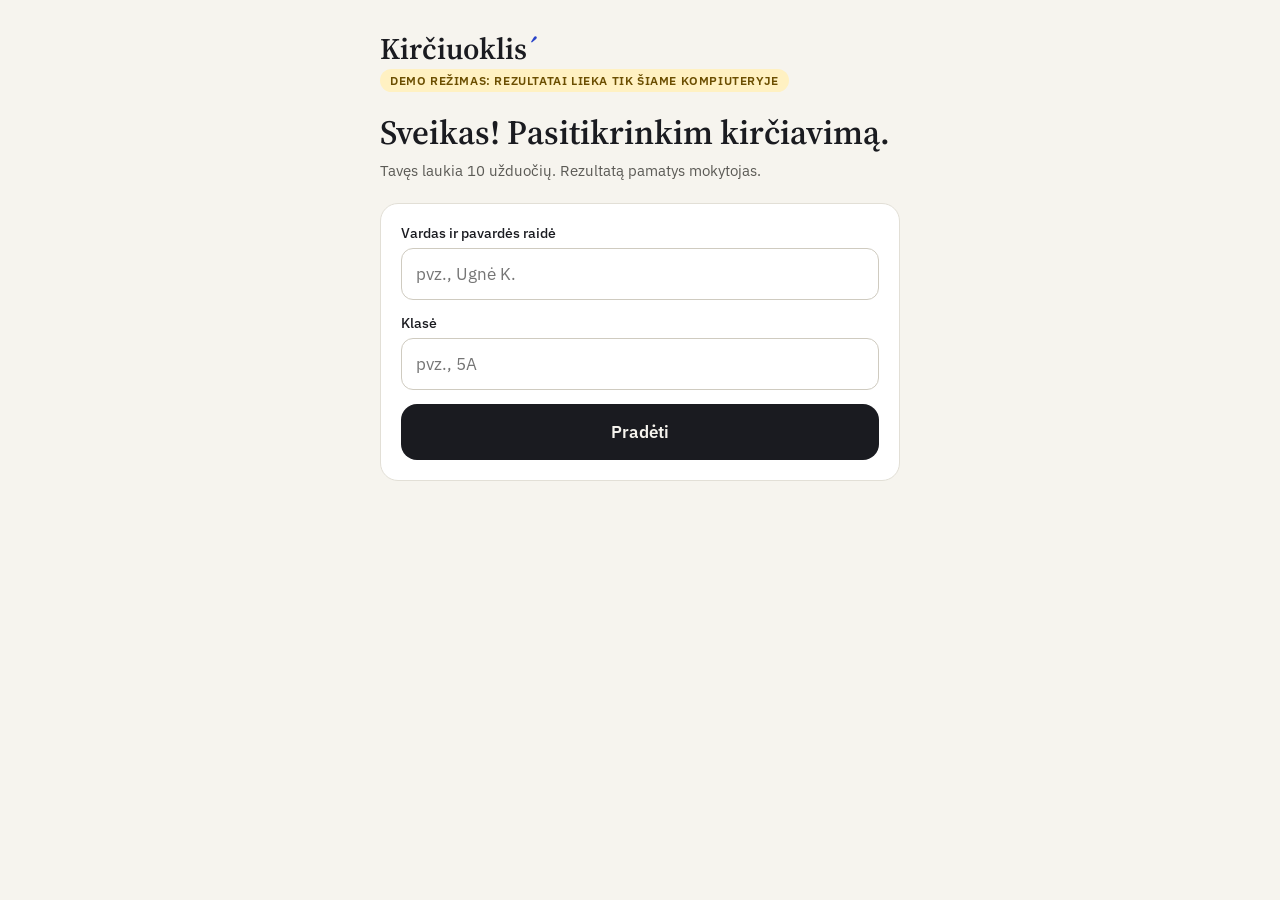
==== index.html @ e176ffdf "Kirčiuoklis: mokinio užduotys ir mokytojo rezultatai Co-Authored-By: Claude Opus 5.5 <noreply@anthro" ====
<!doctype html>
<html lang="lt">
<head>
<meta charset="utf-8">
<meta name="viewport" content="width=device-width, initial-scale=1">
<title>Kirčiavimo užduotys</title>
<link rel="preconnect" href="https://fonts.googleapis.com">
<link href="https://fonts.googleapis.com/css2?family=Source+Serif+4:opsz,wght@8..60,400;8..60,600&family=IBM+Plex+Sans:wght@400;500;600&display=swap" rel="stylesheet">
<link rel="stylesheet" href="stilius.css">
</head>
<body>
<main class="puslapis" id="programa">

  <!-- 1. Pradžia -->
  <section id="pradzia" class="ekranas">
    <p class="logo">Kirčiuoklis<span>´</span></p>
    <span class="demo-zyme" id="demo-zyme" hidden>Demo režimas: rezultatai lieka tik šiame kompiuteryje</span>
    <h1 class="pavadinimas" style="margin-top:24px">Sveikas! Pasitikrinkim kirčiavimą.</h1>
    <p class="pagalba" style="margin-top:8px">Tavęs laukia 10 užduočių. Rezultatą pamatys mokytojas.</p>
    <form id="pradzios-forma" class="kortele" style="margin-top:20px; display:flex; flex-direction:column; gap:14px">
      <div class="laukas">
        <label for="vardas">Vardas ir pavardės raidė</label>
        <input id="vardas" autocomplete="off" maxlength="40" placeholder="pvz., Ugnė K." required>
      </div>
      <div class="laukas">
        <label for="klase">Klasė</label>
        <input id="klase" autocomplete="off" maxlength="10" placeholder="pvz., 5A" required>
      </div>
      <button class="mygtukas" type="submit">Pradėti</button>
    </form>
  </section>

  <!-- 2. Užduotis -->
  <section id="uzduotis" class="ekranas" hidden style="display:flex; flex-direction:column; gap:20px; flex:1">
    <div class="eiga">
      <div class="eiga-juosta" role="progressbar" aria-label="Eiga" aria-valuemin="0" id="eiga-juosta"><div class="eiga-uzpildas" id="eiga-uzpildas"></div></div>
      <span class="eiga-tekstas" id="eiga-tekstas"></span>
    </div>
    <div class="klausimas">
      <p class="antraste" id="klausimo-antraste"></p>
      <p class="pagalba centre" id="klausimo-pagalba"></p>
    </div>
    <p class="sakinys" id="sakinys"></p>
    <div class="skiemenys" id="skiemenys" role="group" aria-label="Skiemenys"></div>
    <div class="pasirinkimai" id="pasirinkimai" role="group" aria-label="Atsakymai"></div>
    <p class="atsiliepimas" id="atsiliepimas" aria-live="polite"></p>
    <button class="mygtukas apacioje" id="toliau" disabled>Tikrinti</button>
  </section>

  <!-- 3. Rezultatas -->
  <section id="rezultatas" class="ekranas" hidden style="display:flex; flex-direction:column; gap:18px">
    <p class="logo">Kirčiuoklis<span>´</span></p>
    <div class="kortele centre" style="display:flex; flex-direction:column; gap:10px; align-items:center; padding:28px 20px">
      <p class="antraste">Tavo rezultatas</p>
      <p class="taskai" id="taskai"></p>
      <p class="pagalba" id="pagyrimas"></p>
    </div>
    <div class="kortele">
      <p class="antraste" style="margin-bottom:12px">Kodėl taip kirčiuojama</p>
      <ul class="paaiskinimai" id="paaiskinimai"></ul>
    </div>
    <p class="busena" id="siuntimo-busena" aria-live="polite"></p>
    <button class="mygtukas antrinis" id="is-naujo">Bandyti dar kartą</button>
  </section>

</main>
<script src="nustatymai.js"></script>
<script src="uzduotys.js"></script>
<script src="bendra.js"></script>
<script src="mokinys.js"></script>
</body>
</html>
---- stilius.css ----
:root {
  --fonas: #F6F4EE;
  --kortele: #FFFFFF;
  --rasalas: #1A1B20;
  --pilka: #5B5A55;
  --linija: #E2DFD6;
  --akcentas: #2A44C9;
  --akcentas-tamsus: #1C2F8F;
  --akcentas-sviesus: #E8ECFB;
  --gerai: #237A4B;
  --gerai-fonas: #E3F3EA;
  --klaida: #B93A0B;
  --klaida-fonas: #FCE7D6;
  --serif: 'Source Serif 4', Georgia, serif;
  --sans: 'IBM Plex Sans', system-ui, sans-serif;
}

* { box-sizing: border-box; }
html, body { margin: 0; }
body { font-family: var(--sans); color: var(--rasalas); background: var(--fonas); min-height: 100vh; }
button, input, select { font-family: inherit; font-size: inherit; }
button { cursor: pointer; }
[hidden] { display: none !important; }
.paslepta { position: absolute; width: 1px; height: 1px; overflow: hidden; clip: rect(0 0 0 0); }

.puslapis { max-width: 560px; margin: 0 auto; padding: 28px 20px 40px; min-height: 100vh; display: flex; flex-direction: column; gap: 18px; }
.puslapis.platus { max-width: 1040px; }

.logo { margin: 0; font-family: var(--serif); font-size: 30px; font-weight: 600; }
.logo span { color: var(--akcentas); }
.pavadinimas { margin: 0; font-family: var(--serif); font-size: 34px; line-height: 1.15; font-weight: 600; }
.pagalba { margin: 0; font-size: 15px; color: var(--pilka); line-height: 1.5; }
.antraste { margin: 0; font-size: 13px; font-weight: 600; letter-spacing: .06em; text-transform: uppercase; color: var(--pilka); }
.centre { text-align: center; }

.kortele { background: var(--kortele); border: 1px solid var(--linija); border-radius: 18px; padding: 20px; }

.laukas { display: flex; flex-direction: column; gap: 6px; }
.laukas label { font-size: 14px; font-weight: 500; }
.laukas input, .laukas select {
  height: 52px; border-radius: 12px; border: 1px solid #CFCBC0; background: #fff; padding: 0 14px; font-size: 17px; color: var(--rasalas);
}
.laukas input:focus, .laukas select:focus { outline: 3px solid var(--akcentas-sviesus); border-color: var(--akcentas); }
.formos-eile { display: grid; grid-template-columns: repeat(2, minmax(0, 1fr)); gap: 12px; }

.mygtukas {
  height: 56px; border-radius: 16px; border: none; background: var(--rasalas); color: var(--fonas);
  font-size: 17px; font-weight: 600; padding: 0 22px;
}
.mygtukas:disabled { opacity: .35; cursor: default; }
.mygtukas.antrinis { background: transparent; color: var(--rasalas); border: 1px solid #CFCBC0; }
.apacioje { margin-top: auto; }

/* Eiga */
.eiga { display: flex; align-items: center; gap: 12px; }
.eiga-juosta { flex: 1; height: 10px; background: var(--linija); border-radius: 5px; overflow: hidden; }
.eiga-uzpildas { height: 100%; background: var(--akcentas); width: 0; transition: width .3s; border-radius: 5px; }
.eiga-tekstas { font-size: 14px; font-weight: 600; min-width: 44px; text-align: right; }

/* Užduotis */
.klausimas { display: flex; flex-direction: column; align-items: center; gap: 8px; padding-top: 12px; }
.sakinys { font-family: var(--serif); font-size: 20px; color: #3C3B37; text-align: center; margin: 0; }
.skiemenys { display: flex; justify-content: center; gap: 10px; flex-wrap: wrap; }
.pasirinkimai { display: grid; grid-template-columns: repeat(3, minmax(0, 1fr)); gap: 10px; }
.pasirinkimai.formos { grid-template-columns: 1fr; }

.plytele {
  border-radius: 18px; border: 1px solid var(--linija); background: var(--kortele); color: var(--rasalas);
  display: flex; flex-direction: column; align-items: center; justify-content: center; gap: 6px; padding: 10px;
}
.skiemenys .plytele { min-width: 84px; height: 88px; font-family: var(--serif); font-size: 38px; }
.pasirinkimai .plytele { height: 100px; }
.pasirinkimai.formos .plytele { height: 72px; flex-direction: row; font-family: var(--serif); font-size: 30px; }
.plytele .forma { font-family: var(--serif); font-size: 32px; line-height: 1; }
.plytele small { font-size: 13px; color: var(--pilka); }
.plytele:disabled { cursor: default; }
.plytele:disabled:not(.pasirinkta):not(.teisingas) { opacity: .4; }
.pasirinkta { border: 2px solid var(--akcentas); background: var(--akcentas-sviesus); }
.teisingas { border: 2px solid var(--gerai); background: var(--gerai-fonas); }
.neteisingas { border: 2px solid var(--klaida); background: var(--klaida-fonas); }

.atsiliepimas { min-height: 28px; text-align: center; font-size: 18px; font-weight: 600; margin: 0; }
.atsiliepimas.gerai { color: var(--gerai); }
.atsiliepimas.klaida { color: var(--klaida); }
.atsiliepimas .forma { font-family: var(--serif); font-size: 22px; }

/* Rezultatas */
.taskai { font-family: var(--serif); font-size: 76px; font-weight: 600; line-height: 1; margin: 0; }
.taskai small { font-size: 32px; color: var(--pilka); font-weight: 400; }
.paaiskinimai { list-style: none; margin: 0; padding: 0; display: flex; flex-direction: column; gap: 10px; }
.paaiskinimai li { padding: 14px 16px; border-radius: 14px; background: var(--fonas); border-left: 0; }
.paaiskinimai li.klaida { background: var(--klaida-fonas); }
.paaiskinimai p { margin: 6px 0 0; font-size: 15px; line-height: 1.55; color: #33322E; }
.zodzio-eilute { display: flex; justify-content: space-between; align-items: baseline; gap: 12px; flex-wrap: wrap; }
.zodzio-eilute .forma { font-family: var(--serif); font-size: 26px; font-weight: 600; }
.zyma { font-size: 13px; font-weight: 600; }
.zyma.gerai { color: var(--gerai); }
.zyma.klaida { color: var(--klaida); }
.zyma s { font-family: var(--serif); font-size: 17px; font-weight: 400; }
.busena { font-size: 14px; color: var(--pilka); text-align: center; margin: 0; }
.demo-zyme { align-self: flex-start; font-size: 12px; font-weight: 600; letter-spacing: .05em; text-transform: uppercase; background: #FFF1C2; color: #6B4E00; padding: 4px 10px; border-radius: 999px; }

/* Mokytojas */
.virsus { display: flex; align-items: center; justify-content: space-between; gap: 12px; flex-wrap: wrap; }
.filtrai { display: flex; gap: 10px; flex-wrap: wrap; align-items: flex-end; }
.filtrai .laukas select, .filtrai .laukas input { height: 44px; font-size: 15px; }
.santrauka { display: grid; grid-template-columns: repeat(3, minmax(0, 1fr)); gap: 12px; }
.santrauka .kortele { padding: 16px 18px; }
.santrauka b { display: block; font-family: var(--serif); font-size: 34px; font-weight: 600; margin-top: 4px; }
.lenteles-dezute { overflow-x: auto; background: var(--kortele); border: 1px solid var(--linija); border-radius: 16px; }
table { width: 100%; border-collapse: collapse; font-size: 15px; }
th { text-align: left; font-size: 12px; text-transform: uppercase; letter-spacing: .05em; color: var(--pilka); background: #EFECE4; padding: 10px 14px; white-space: nowrap; }
td { padding: 12px 14px; border-top: 1px solid #EEEBE3; vertical-align: top; }
.juostele { display: flex; align-items: center; gap: 10px; min-width: 150px; }
.juostele .eiga-juosta { height: 8px; }
.juostele .eiga-uzpildas { background: var(--gerai); }
.klaidos-zodziai { font-family: var(--serif); font-size: 17px; color: var(--klaida); }
.tuscia { padding: 28px; text-align: center; color: var(--pilka); }
.sunkiausi { list-style: none; margin: 10px 0 0; padding: 0; display: flex; flex-wrap: wrap; gap: 8px; }
.sunkiausi li { background: var(--klaida-fonas); border-radius: 999px; padding: 6px 12px; font-size: 14px; }
.sunkiausi b { font-family: var(--serif); font-size: 17px; }
.klaidos-pranesimas { color: var(--klaida); font-weight: 500; margin: 0; }

@media (max-width: 640px) {
  .santrauka { grid-template-columns: 1fr; }
  .pavadinimas { font-size: 28px; }
}
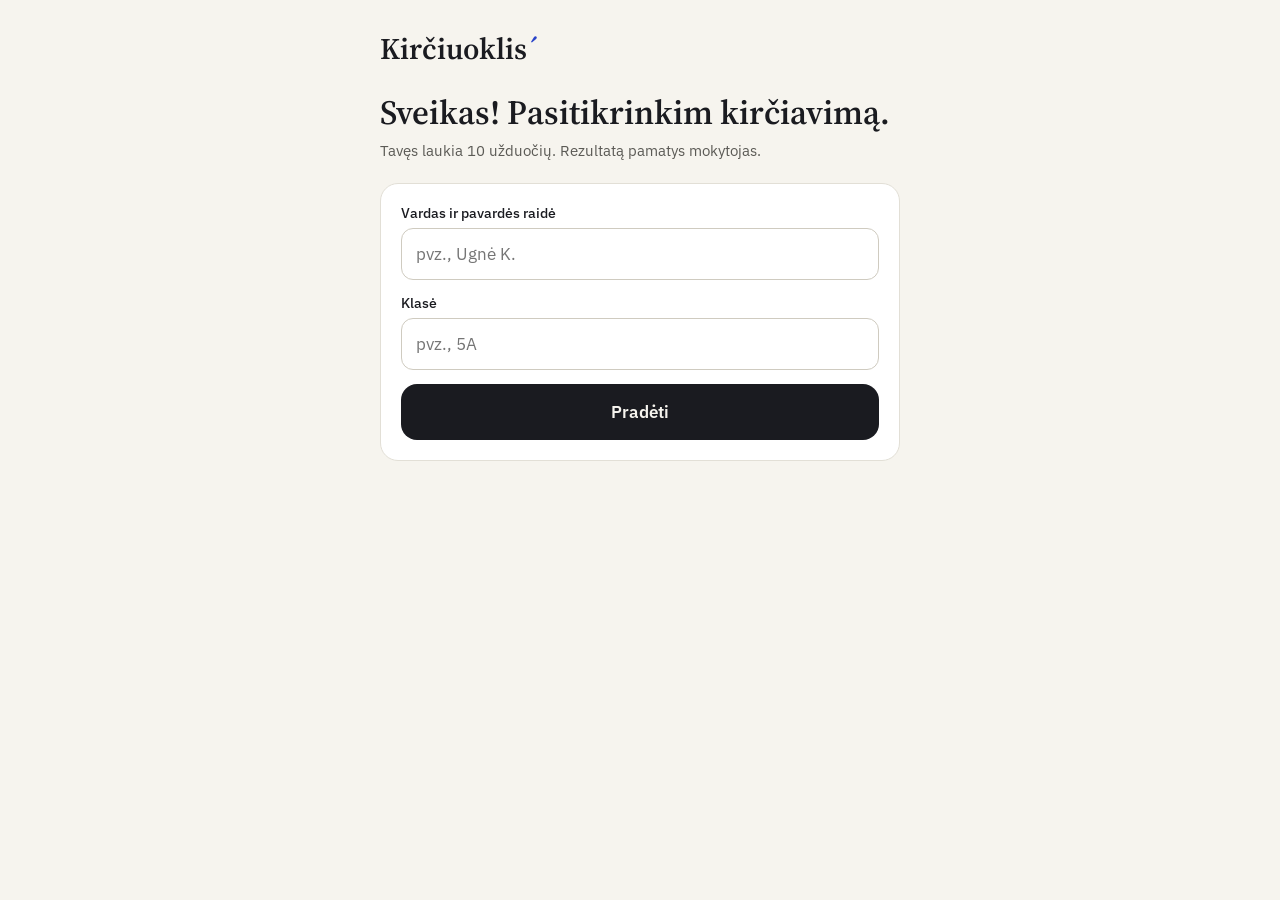
==== commit 2bc8b602: "Užduotys Google lentelėje ir mokytojo užduočių redaktorius Co-Authored-By: Claude Opus 5.5 <noreply@" ====
--- a/index.html
+++ b/index.html
@@ -16,7 +16,7 @@
     <p class="logo">Kirčiuoklis<span>´</span></p>
     <span class="demo-zyme" id="demo-zyme" hidden>Demo režimas: rezultatai lieka tik šiame kompiuteryje</span>
     <h1 class="pavadinimas" style="margin-top:24px">Sveikas! Pasitikrinkim kirčiavimą.</h1>
-    <p class="pagalba" style="margin-top:8px">Tavęs laukia 10 užduočių. Rezultatą pamatys mokytojas.</p>
+    <p class="pagalba" style="margin-top:8px">Tavęs laukia <span id="uzd-kiekis">10</span> užduočių. Rezultatą pamatys mokytojas.</p>
     <form id="pradzios-forma" class="kortele" style="margin-top:20px; display:flex; flex-direction:column; gap:14px">
       <div class="laukas">
         <label for="vardas">Vardas ir pavardės raidė</label>
--- a/stilius.css
+++ b/stilius.css
@@ -50,6 +50,8 @@
 .mygtukas:disabled { opacity: .35; cursor: default; }
 .mygtukas.antrinis { background: transparent; color: var(--rasalas); border: 1px solid #CFCBC0; }
 .apacioje { margin-top: auto; }
+.mygtukas.pavojingas { background: var(--klaida); color: #fff; }
+.patvirtinimas { border-color: var(--klaida); background: var(--klaida-fonas); }
 
 /* Eiga */
 .eiga { display: flex; align-items: center; gap: 12px; }
@@ -125,3 +127,43 @@
   .santrauka { grid-template-columns: 1fr; }
   .pavadinimas { font-size: 28px; }
 }
+
+/* Mokytojo skirtukai */
+.serif { font-family: var(--serif); font-size: 1.1em; }
+.skirtukai-juosta { display: flex; align-items: center; justify-content: space-between; gap: 16px; flex-wrap: wrap; border-bottom: 1px solid var(--linija); padding-bottom: 12px; }
+.skirtukai { display: flex; gap: 6px; }
+.skirtukas { height: 44px; padding: 0 18px; border-radius: 12px; border: none; background: transparent; font-size: 15px; font-weight: 500; color: var(--pilka); display: flex; align-items: center; gap: 8px; }
+.skirtukas.aktyvus { background: var(--rasalas); color: var(--fonas); }
+.skaicius { background: var(--klaida); color: #fff; font-size: 12px; font-weight: 600; border-radius: 999px; padding: 2px 8px; }
+
+/* Užduočių redaktorius */
+.zenklu-juosta { position: sticky; top: 8px; z-index: 3; display: flex; align-items: center; gap: 8px; flex-wrap: wrap; padding: 10px 14px; box-shadow: 0 6px 18px rgba(0,0,0,.06); }
+.zenklu-juosta button { height: 44px; min-width: 56px; padding: 0 12px; border-radius: 10px; border: 1px solid var(--linija); background: var(--fonas); font-family: var(--serif); font-size: 22px; color: var(--rasalas); display: flex; align-items: center; gap: 6px; }
+.zenklu-juosta button small { font-family: var(--sans); font-size: 12px; color: var(--pilka); }
+.uzd-sarasas { display: flex; flex-direction: column; gap: 12px; }
+.uzd-kortele { background: var(--kortele); border: 1px solid var(--linija); border-radius: 16px; padding: 16px 18px; display: grid; grid-template-columns: minmax(0, 1fr) minmax(0, 1.4fr); gap: 16px 20px; }
+.uzd-kortele.laukia { border: 2px solid #E0A100; background: #FFFBEB; }
+.uzd-kortele.klaidinga { border: 2px solid var(--klaida); }
+.uzd-kortele .laukas input, .uzd-kortele .laukas textarea { font-size: 16px; }
+.uzd-kortele textarea { min-height: 84px; border-radius: 12px; border: 1px solid #CFCBC0; padding: 10px 14px; font-family: var(--sans); line-height: 1.5; resize: vertical; }
+.uzd-kortele textarea:focus { outline: 3px solid var(--akcentas-sviesus); border-color: var(--akcentas); }
+.uzd-kortele .zodzio-laukas { font-family: var(--serif); font-size: 22px !important; }
+.uzd-perziura { display: flex; flex-direction: column; gap: 10px; }
+.perziuros-skiemenys { display: flex; gap: 6px; flex-wrap: wrap; }
+.perziuros-skiemenys span { min-width: 48px; height: 48px; padding: 0 10px; border-radius: 12px; border: 1px solid var(--linija); background: var(--fonas); display: flex; align-items: center; justify-content: center; font-family: var(--serif); font-size: 22px; color: #8A8880; }
+.perziuros-skiemenys span.kirc { border: 2px solid var(--akcentas); background: var(--akcentas-sviesus); color: var(--rasalas); font-weight: 600; }
+.perziuros-forma { font-family: var(--serif); font-size: 30px; font-weight: 600; line-height: 1.1; }
+.perziuros-klaida { color: var(--klaida); font-weight: 500; font-size: 14px; margin: 0; }
+.uzd-veiksmai { grid-column: 1 / -1; display: flex; align-items: center; justify-content: space-between; gap: 12px; flex-wrap: wrap; border-top: 1px solid #EEEBE3; padding-top: 12px; }
+.jungiklis { display: flex; align-items: center; gap: 10px; font-size: 15px; font-weight: 500; cursor: pointer; min-height: 44px; }
+.jungiklis input { width: 22px; height: 22px; accent-color: var(--gerai); }
+.busenos-zyme { font-size: 12px; font-weight: 600; letter-spacing: .04em; text-transform: uppercase; padding: 4px 10px; border-radius: 999px; }
+.busenos-zyme.laukia { background: #FFE9A8; color: #6B4E00; }
+.busenos-zyme.patvirtinta { background: var(--gerai-fonas); color: var(--gerai); }
+.tekstinis-mygtukas { height: 44px; border: none; background: transparent; color: var(--klaida); font-size: 14px; font-weight: 500; padding: 0 8px; }
+.saugojimo-juosta { position: sticky; bottom: 0; z-index: 3; display: flex; align-items: center; justify-content: space-between; gap: 12px; flex-wrap: wrap; background: var(--fonas); border-top: 1px solid var(--linija); padding: 14px 0 18px; }
+.saugojimo-juosta.pakeista #saugojimo-busena { color: #8A5A00; font-weight: 600; }
+
+@media (max-width: 760px) {
+  .uzd-kortele { grid-template-columns: 1fr; }
+}
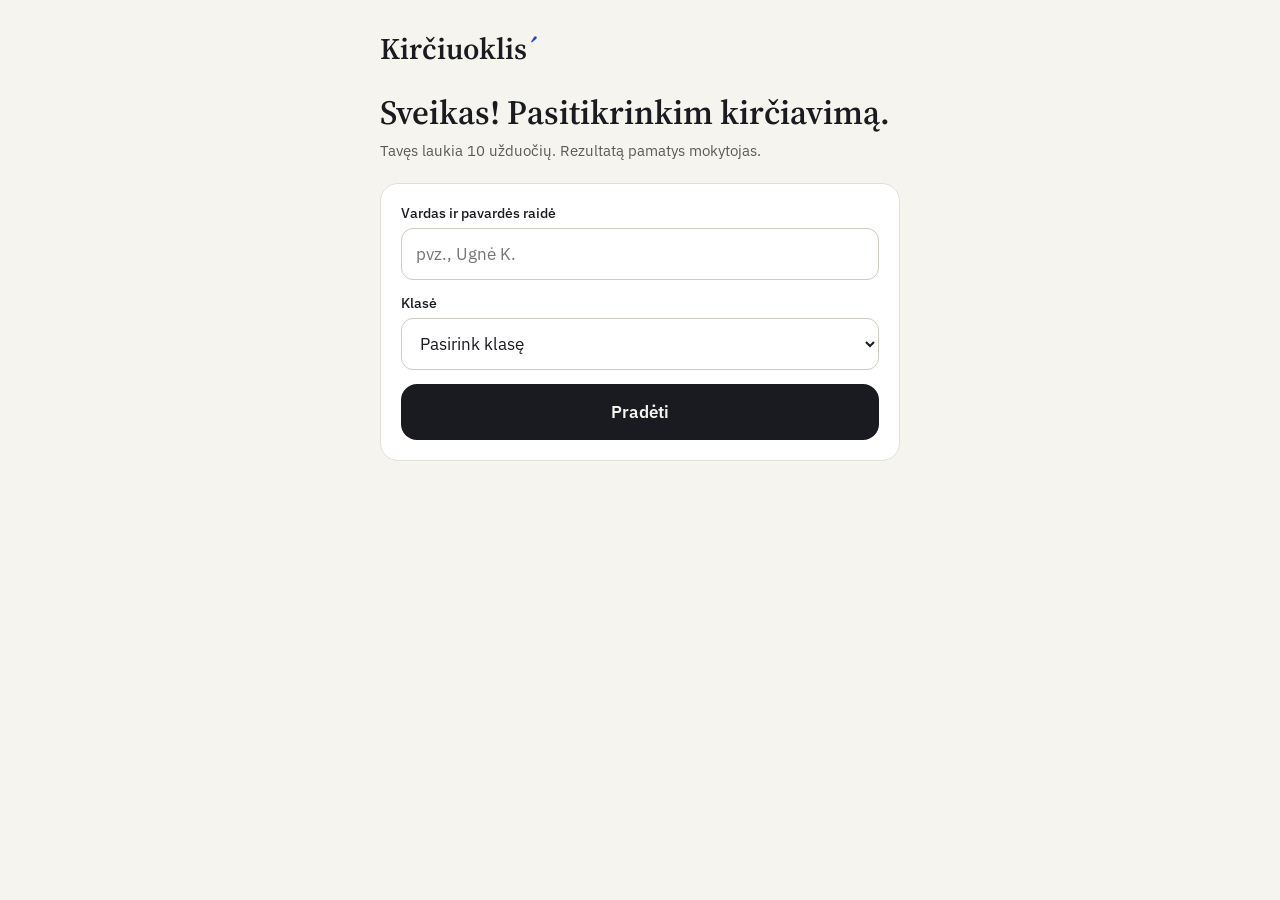
==== commit e45b96dd: "Gyvos pamokos: mokytojo pultas ir mokinių ekranai realiu laiku; klasės pasirinkimas Co-Authored-By: " ====
--- a/index.html
+++ b/index.html
@@ -24,7 +24,7 @@
       </div>
       <div class="laukas">
         <label for="klase">Klasė</label>
-        <input id="klase" autocomplete="off" maxlength="10" placeholder="pvz., 5A" required>
+        <select id="klase" required><option value="">Pasirink klasę</option></select>
       </div>
       <button class="mygtukas" type="submit">Pradėti</button>
     </form>
